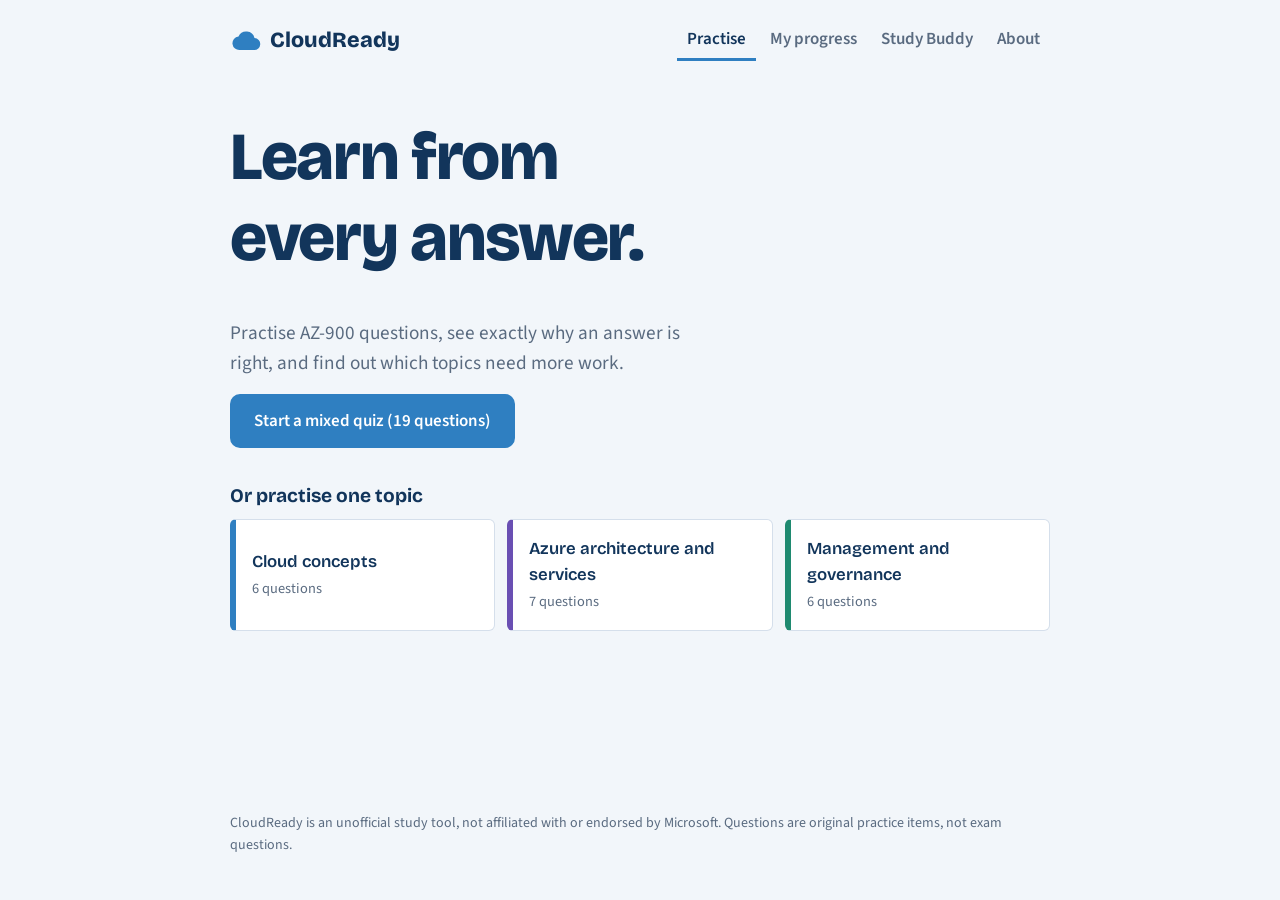
==== index.html @ 2aea43ac "Initial project commit Add the CloudReady AZ-900 practice app and project documentation." ====
<!DOCTYPE html>
<html lang="en">
<head>
    <meta charset="UTF-8">
    <meta name="viewport" content="width=device-width, initial-scale=1.0">
    <meta name="description" content="CloudReady: unofficial AZ-900 practice quizzes with explanations and topic mastery.">
    <title>CloudReady – Practise AZ-900</title>
    <link rel="icon" href="cloud.svg" type="image/svg+xml">
    <link rel="preconnect" href="https://fonts.googleapis.com">
    <link rel="preconnect" href="https://fonts.gstatic.com" crossorigin>
    <link href="https://fonts.googleapis.com/css2?family=Bricolage+Grotesque:opsz,wght@12..96,600;12..96,800&family=Source+Sans+3:wght@400;600&display=swap" rel="stylesheet">
    <link rel="stylesheet" href="css/style.css">
    <script src="js/logic.js" defer></script>
    <script src="js/storage.js" defer></script>
    <script src="js/data.js" defer></script>
    <script src="js/ui.js" defer></script>
    <script src="js/quiz.js" defer></script>
</head>
<body>
    <header class="site-header">
        <a class="brand" href="index.html">
            <img src="cloud.svg" alt="" width="32" height="32">
            CloudReady
        </a>
        <nav aria-label="Main">
            <a href="index.html" aria-current="page">Practise</a>
            <a href="dashboard.html">My progress</a>
            <a href="study-buddy.html">Study Buddy</a>
            <a href="about.html">About</a>
        </nav>
    </header>

    <main class="site-main">
        <!-- Section 1: choose a quiz -->
        <section id="start-section" aria-labelledby="start-heading">
            <h1 id="start-heading" class="hero-title">Learn from every answer.</h1>
            <p class="lede">Practise AZ-900 questions, see exactly why an answer is right, and find out which topics need more work.</p>
            <p id="status" class="status" role="status">Loading questions…</p>
            <div id="quiz-choices" class="quiz-choices"></div>
        </section>

        <!-- Section 2: the quiz -->
        <section id="quiz-section" class="card" aria-labelledby="question-text" hidden>
            <div class="quiz-meta">
                <span id="quiz-title"></span>
                <span id="quiz-progress"></span>
            </div>
            <div class="progress-track" aria-hidden="true"><div id="progress-fill"></div></div>

            <p id="question-topic" class="question-topic"></p>
            <form id="answer-form" novalidate>
                <fieldset>
                    <legend id="question-text" class="question-text"></legend>
                    <div id="options" class="options"></div>
                </fieldset>
                <p id="error-message" class="error-message" role="alert" aria-live="polite"></p>
                <button type="submit" id="check-btn" class="btn btn-primary btn-wide">Check answer</button>
            </form>

            <div id="feedback" class="feedback" aria-live="polite" hidden></div>
            <button type="button" id="next-btn" class="btn btn-primary btn-wide" hidden>Next question</button>
        </section>

        <!-- Section 3: results -->
        <section id="results-section" class="card" aria-labelledby="results-heading" hidden>
            <h2 id="results-heading">Your practice results</h2>
            <p id="score" class="score"></p>
            <p id="score-text"></p>
            <h3>This quiz by topic</h3>
            <div id="topic-results"></div>
            <h3>What to do next</h3>
            <div id="next-step"></div>
            <div class="actions">
                <button type="button" id="retry-btn" class="btn btn-secondary">Retake this quiz</button>
                <a href="dashboard.html" class="btn btn-secondary">View my progress</a>
                <button type="button" id="home-btn" class="btn btn-secondary">Choose another quiz</button>
            </div>
        </section>
    </main>

    <footer class="site-footer">
        <p>CloudReady is an unofficial study tool, not affiliated with or endorsed by Microsoft. Questions are original practice items, not exam questions.</p>
    </footer>
</body>
</html>
---- css/style.css ----
/* ==========================================================================
   CloudReady stylesheet — owned by Person 1
   1. Variables   2. Base   3. Header & footer   4. Buttons & forms
   5. Home        6. Quiz   7. Mastery bars      8. Dashboard
   9. Study Buddy 10. About 11. Responsive        12. Dark mode
   ========================================================================== */

/* 1. Variables ------------------------------------------------------------ */
:root {
  --ink: #12355b;          /* headings */
  --sky: #2f7fc1;          /* main accent, buttons */
  --sky-soft: #e7f1fa;
  --sun: #f2b33d;          /* only for the 80% target line and focus ring */
  --right: #2e7d4f;
  --right-soft: #e8f4ec;
  --wrong: #b84a32;
  --wrong-soft: #fbece8;
  --text: #1c2b3d;
  --muted: #5a6b80;
  --line: #d5dfeb;
  --surface: #ffffff;
  --page: #f2f6fa;

  /* Topic colours — like QuickNotes' category colours */
  --topic-cloud: #2f7fc1;
  --topic-architecture: #6a4fb3;
  --topic-governance: #1f8a70;

  --font-display: "Bricolage Grotesque", "Segoe UI", system-ui, sans-serif;
  --font-body: "Source Sans 3", "Segoe UI", system-ui, -apple-system, sans-serif;
  --radius: 12px;
  color-scheme: light;
}

/* 2. Base ----------------------------------------------------------------- */
* {
  box-sizing: border-box;
}

body {
  margin: 0;
  background: var(--page);
  color: var(--text);
  font-family: var(--font-body);
  font-size: 1.0625rem;
  line-height: 1.55;
  min-height: 100vh;
  display: flex;
  flex-direction: column;
}

h1, h2, h3 {
  font-family: var(--font-display);
  color: var(--ink);
  line-height: 1.2;
  margin: 0 0 0.6em;
}
h2 { font-size: 1.45rem; }
h3 { font-size: 1.1rem; margin-top: 1.4em; }
p  { margin: 0 0 0.8em; }
a  { color: var(--sky); }

a:focus-visible,
button:focus-visible,
input:focus-visible,
textarea:focus-visible,
.option:focus-within {
  outline: 3px solid var(--sun);
  outline-offset: 2px;
}

.visually-hidden {
  position: absolute;
  width: 1px;
  height: 1px;
  overflow: hidden;
  clip: rect(0 0 0 0);
  white-space: nowrap;
}

[hidden] { display: none !important; }

.site-main {
  width: min(820px, 92%);
  margin: 24px auto 40px;
  flex: 1;
}

.card {
  background: var(--surface);
  border: 1px solid var(--line);
  border-radius: var(--radius);
  padding: clamp(20px, 4vw, 32px);
  margin-bottom: 20px;
}

.page-title {
  font-size: clamp(2rem, 5vw, 2.8rem);
  font-weight: 800;
}

.lede {
  font-size: 1.2rem;
  color: var(--muted);
  max-width: 46ch;
}

.status { color: var(--muted); }
.status-error {
  color: var(--wrong);
  background: var(--wrong-soft);
  padding: 12px 16px;
  border-radius: 8px;
}

.fine-print {
  color: var(--muted);
  font-size: 0.875rem;
}

/* 3. Header & footer ------------------------------------------------------ */
.site-header {
  width: min(820px, 92%);
  margin: 0 auto;
  padding: 20px 0 8px;
  display: flex;
  flex-wrap: wrap;
  gap: 12px;
  align-items: center;
  justify-content: space-between;
}

.brand {
  display: flex;
  align-items: center;
  gap: 8px;
  font-family: var(--font-display);
  font-weight: 800;
  font-size: 1.35rem;
  color: var(--ink);
  text-decoration: none;
}

.site-header nav {
  display: flex;
  flex-wrap: wrap;
  gap: 4px;
}

.site-header nav a {
  padding: 6px 10px;
  color: var(--muted);
  font-weight: 600;
  text-decoration: none;
  border-bottom: 3px solid transparent;
}
.site-header nav a:hover { color: var(--ink); }
.site-header nav a[aria-current="page"] {
  color: var(--ink);
  border-bottom-color: var(--sky);
}

.site-footer {
  width: min(820px, 92%);
  margin: 0 auto 32px;
  color: var(--muted);
  font-size: 0.875rem;
}

/* 4. Buttons & forms ------------------------------------------------------ */
.btn {
  display: inline-block;
  padding: 12px 22px;
  border-radius: 10px;
  border: 2px solid transparent;
  font: inherit;
  font-weight: 600;
  text-decoration: none;
  text-align: center;
  cursor: pointer;
}
.btn-primary {
  background: var(--sky);
  border-color: var(--sky);
  color: #fff;
}
.btn-primary:hover:not(:disabled) { filter: brightness(1.08); }
.btn-primary:disabled { opacity: 0.5; cursor: not-allowed; }
.btn-secondary {
  background: transparent;
  border-color: var(--line);
  color: var(--ink);
}
.btn-secondary:hover { border-color: var(--sky); }
.btn-danger {
  background: transparent;
  border-color: var(--wrong);
  color: var(--wrong);
  padding: 8px 16px;
}
.btn-danger:hover { background: var(--wrong-soft); }
.btn-wide { width: 100%; margin-top: 8px; }

.text-link {
  background: none;
  border: none;
  padding: 0;
  font: inherit;
  font-weight: 600;
  color: var(--sky);
  text-decoration: underline;
  cursor: pointer;
}

.actions {
  display: flex;
  flex-wrap: wrap;
  gap: 10px;
  margin-top: 12px;
}

.field-label {
  display: block;
  font-weight: 600;
  color: var(--ink);
  margin-bottom: 6px;
}

input[type="search"],
textarea {
  width: 100%;
  padding: 11px 12px;
  border: 2px solid var(--line);
  border-radius: 8px;
  background: var(--surface);
  color: var(--text);
  font: inherit;
}
textarea { resize: vertical; }

.error-message {
  color: var(--wrong);
  font-weight: 600;
  min-height: 1.5em;
  margin: 8px 0 0;
}

/* 5. Home ----------------------------------------------------------------- */
#start-section { padding: 24px 0 8px; }

.hero-title {
  font-size: clamp(2.4rem, 7vw, 4.2rem);
  font-weight: 800;
  letter-spacing: -0.02em;
  max-width: 12ch;
}

.choices-heading {
  font-size: 1.2rem;
  margin-top: 36px;
}

.topic-cards {
  list-style: none;
  padding: 0;
  margin: 0;
  display: grid;
  grid-template-columns: repeat(auto-fit, minmax(200px, 1fr));
  gap: 12px;
}

.topic-card {
  width: 100%;
  height: 100%;
  text-align: left;
  font: inherit;
  cursor: pointer;
  background: var(--surface);
  border: 1px solid var(--line);
  border-left: 6px solid var(--topic-color, var(--sky));
  border-radius: 6px;
  padding: 16px;
  color: var(--text);
}
.topic-card:hover { background: var(--sky-soft); }
.topic-card-name {
  display: block;
  font-family: var(--font-display);
  font-weight: 600;
  color: var(--ink);
  font-size: 1.05rem;
}
.topic-card-count { color: var(--muted); font-size: 0.9rem; }

/* Each topic sets --topic-color once; cards, labels and buttons reuse it */
.topic-cloud-concepts { --topic-color: var(--topic-cloud); }
.topic-azure-architecture-and-services { --topic-color: var(--topic-architecture); }
.topic-management-and-governance { --topic-color: var(--topic-governance); }

/* 6. Quiz ----------------------------------------------------------------- */
.quiz-meta {
  display: flex;
  justify-content: space-between;
  gap: 12px;
  color: var(--muted);
  font-size: 0.9rem;
}

.progress-track {
  height: 4px;
  background: var(--line);
  border-radius: 4px;
  margin: 8px 0 22px;
  overflow: hidden;
}
#progress-fill {
  height: 100%;
  width: 0;
  background: var(--sky);
  transition: width 0.3s ease;
}

.question-topic {
  color: var(--topic-color, var(--sky));
  font-weight: 600;
  font-size: 0.95rem;
  margin-bottom: 4px;
}
.question-topic:empty { display: none; }

fieldset {
  border: none;
  padding: 0;
  margin: 0;
}

.question-text {
  font-family: var(--font-display);
  color: var(--ink);
  font-size: clamp(1.25rem, 3vw, 1.5rem);
  font-weight: 600;
  line-height: 1.25;
  padding: 0;
  margin-bottom: 20px;
}

.options {
  display: grid;
  gap: 10px;
}

.option {
  display: flex;
  gap: 12px;
  align-items: flex-start;
  border: 2px solid var(--line);
  border-radius: 10px;
  padding: 13px 15px;
  cursor: pointer;
  background: var(--surface);
}
.option input {
  /* The radio is hidden visually; the whole label is the click target */
  position: absolute;
  opacity: 0;
}
/* :not() keeps this from overriding the right/wrong colours after checking */
.option:not(.is-correct, .is-wrong):hover,
.option:not(.is-correct, .is-wrong):has(input:checked) {
  border-color: var(--sky);
  background: var(--sky-soft);
}
.option:has(input:disabled) { cursor: default; }

.option-letter {
  flex: none;
  width: 26px;
  height: 26px;
  display: grid;
  place-items: center;
  border-radius: 50%;
  background: var(--sky-soft);
  color: var(--ink);
  font-weight: 600;
  font-size: 0.85rem;
}

.option.is-correct { border-color: var(--right); background: var(--right-soft); }
.option.is-correct .option-letter { background: var(--right); color: #fff; }
.option.is-wrong { border-color: var(--wrong); background: var(--wrong-soft); }
.option.is-wrong .option-letter { background: var(--wrong); color: #fff; }

.feedback {
  border-left: 5px solid;
  border-radius: 6px;
  padding: 14px 18px;
  margin: 16px 0 8px;
}
.feedback h3 { margin-top: 0; }
.feedback-right { background: var(--right-soft); border-color: var(--right); }
.feedback-wrong { background: var(--wrong-soft); border-color: var(--wrong); }
.feedback-example { color: var(--muted); }

.score {
  font-family: var(--font-display);
  font-weight: 800;
  font-size: clamp(4rem, 14vw, 6.5rem);
  line-height: 1;
  color: var(--ink);
  margin: 4px 0 8px;
}
.score span { font-size: 0.45em; color: var(--muted); }

/* 7. Mastery bars --------------------------------------------------------- */
.mastery { margin: 18px 0; }
.mastery-head {
  display: flex;
  justify-content: space-between;
  gap: 12px;
  font-weight: 600;
  color: var(--ink);
}
.bar {
  position: relative;
  height: 14px;
  margin: 6px 0 4px;
  background: var(--line);
  border-radius: 3px;
}
.bar-fill {
  height: 100%;
  border-radius: 3px;
  background: var(--sky);
  transition: width 0.5s ease;
}
.bar-met .bar-fill { background: var(--right); }
.bar-below .bar-fill { background: var(--wrong); }
.bar-target {
  position: absolute;
  top: -5px;
  bottom: -5px;
  width: 4px;
  margin-left: -2px;
  background: var(--sun);
  border-radius: 2px;
}
.mastery-evidence {
  color: var(--muted);
  font-size: 0.875rem;
  margin: 0;
}

/* 8. Dashboard ------------------------------------------------------------ */
.stats {
  display: grid;
  grid-template-columns: repeat(auto-fit, minmax(150px, 1fr));
  gap: 16px;
  margin: 0 0 20px;
}
.stats div { border-top: 3px solid var(--sky); padding-top: 8px; }
.stats dt { color: var(--muted); font-size: 0.9rem; }
.stats dd {
  margin: 0;
  font-family: var(--font-display);
  font-weight: 800;
  font-size: 2rem;
  color: var(--ink);
}

.readiness {
  border-radius: 8px;
  padding: 14px 18px;
  background: var(--sky-soft);
}
.readiness-strong { background: var(--right-soft); }
.readiness-early { background: var(--wrong-soft); }
.readiness p:last-child { margin-bottom: 0; }

.recommend { border-left: 6px solid var(--sun); }

.section-header {
  display: flex;
  flex-wrap: wrap;
  gap: 12px;
  align-items: center;
  justify-content: space-between;
}
.section-header h2 { margin: 0; }

.history {
  list-style: none;
  padding: 0;
  margin: 0;
}
.history li {
  display: grid;
  grid-template-columns: 1.3fr 1.3fr auto;
  gap: 10px;
  padding: 10px 0;
  border-bottom: 1px solid var(--line);
  font-size: 0.95rem;
}
.history-date { color: var(--muted); }
.history-score { font-weight: 600; text-align: right; }

.empty { text-align: center; }

/* 9. Study Buddy ---------------------------------------------------------- */
.buddy-columns {
  display: grid;
  grid-template-columns: minmax(240px, 1fr) 2fr;
  gap: 20px;
  align-items: start;
}

.concept-list {
  list-style: none;
  padding: 0;
  margin: 0;
  display: flex;
  flex-direction: column;
  gap: 6px;
  max-height: 60vh;
  overflow-y: auto;
}

.concept-btn {
  width: 100%;
  text-align: left;
  font: inherit;
  cursor: pointer;
  background: var(--surface);
  border: 1px solid var(--line);
  border-left: 5px solid var(--topic-color, var(--sky));
  border-radius: 6px;
  padding: 8px 12px;
  color: var(--text);
}
.concept-btn:hover,
.concept-btn[aria-current="true"] { background: var(--sky-soft); }
.concept-btn-title { display: block; font-weight: 600; color: var(--ink); }
.concept-btn-topic { font-size: 0.8rem; color: var(--muted); }

.empty-hint { color: var(--muted); padding: 8px 0; }

.missed { margin-bottom: 16px; }
.chips { display: flex; flex-wrap: wrap; gap: 8px; }
.chip {
  font: inherit;
  font-size: 0.9rem;
  cursor: pointer;
  border: 1px solid var(--wrong);
  background: var(--wrong-soft);
  color: var(--ink);
  border-radius: 999px;
  padding: 4px 12px;
  text-align: left;
}

.practice-answer { font-weight: 600; color: var(--right); }

.ask-form {
  margin-top: 24px;
  padding-top: 20px;
  border-top: 1px solid var(--line);
}
.ask-form .btn { margin-top: 8px; }

.ai-answer {
  margin-top: 16px;
  padding: 16px 18px;
  border-radius: 8px;
  background: var(--sky-soft);
}
.ai-answer h3 { margin-top: 0; }

#sources { margin-top: 20px; }

/* 10. About --------------------------------------------------------------- */
.prose { max-width: 70ch; }
.prose section { margin-bottom: 28px; }
.team { padding-left: 1.2em; }

/* 11. Responsive (same 600px breakpoint as QuickNotes) -------------------- */
@media (max-width: 760px) {
  .buddy-columns { grid-template-columns: 1fr; }
  .concept-list { max-height: 40vh; }
}

@media (max-width: 600px) {
  .actions { flex-direction: column; }
  .actions .btn { width: 100%; }
  .history li { grid-template-columns: 1fr auto; }
  .history-date { grid-column: 1 / -1; font-size: 0.85rem; }
}

@media (prefers-reduced-motion: reduce) {
  * { transition: none !important; }
}

/* 12. Dark mode ----------------------------------------------------------- */
@media (prefers-color-scheme: dark) {
  :root {
    --ink: #cfe3f7;
    --sky: #6aaee6;
    --sky-soft: #17324d;
    --right: #6cc792;
    --right-soft: #15301f;
    --wrong: #ec8a73;
    --wrong-soft: #3a1d16;
    --text: #e3ebf3;
    --muted: #9db0c4;
    --line: #2b4058;
    --surface: #13212f;
    --page: #0c1722;
    --topic-cloud: #6aaee6;
    --topic-architecture: #a993e6;
    --topic-governance: #5ec4a6;
    color-scheme: dark;
  }
  .btn-primary { color: #08131d; }
}
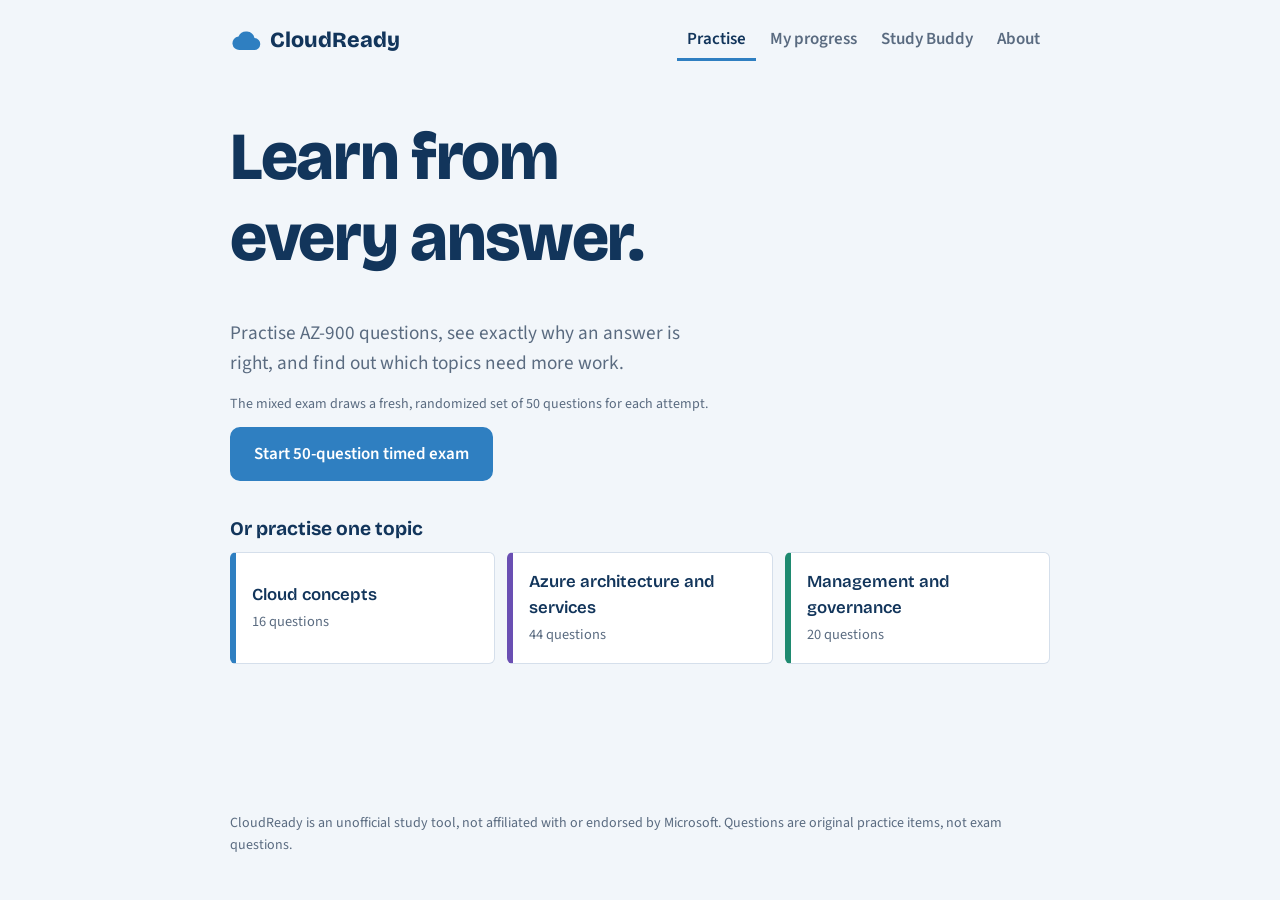
==== commit 363f19b6: "Improve AZ-900 study experience" ====
--- a/index.html
+++ b/index.html
@@ -35,6 +35,7 @@
         <section id="start-section" aria-labelledby="start-heading">
             <h1 id="start-heading" class="hero-title">Learn from every answer.</h1>
             <p class="lede">Practise AZ-900 questions, see exactly why an answer is right, and find out which topics need more work.</p>
+            <p class="fine-print">The mixed exam draws a fresh, randomized set of 50 questions for each attempt.</p>
             <p id="status" class="status" role="status">Loading questions…</p>
             <div id="quiz-choices" class="quiz-choices"></div>
         </section>
@@ -44,6 +45,7 @@
             <div class="quiz-meta">
                 <span id="quiz-title"></span>
                 <span id="quiz-progress"></span>
+                <span id="quiz-timer" class="quiz-timer" role="timer" aria-live="off">Time left: 1:45:00</span>
             </div>
             <div class="progress-track" aria-hidden="true"><div id="progress-fill"></div></div>
 
--- a/css/style.css
+++ b/css/style.css
@@ -304,6 +304,19 @@
   gap: 12px;
   color: var(--muted);
   font-size: 0.9rem;
+  flex-wrap: wrap;
+}
+.quiz-timer {
+  color: var(--ink);
+  font-variant-numeric: tabular-nums;
+  font-weight: 600;
+  white-space: nowrap;
+}
+.quiz-timer-warning { color: var(--wrong); }
+
+@media (max-width: 600px) {
+  .quiz-meta { align-items: center; }
+  .quiz-timer { flex-basis: 100%; }
 }
 
 .progress-track {
@@ -389,6 +402,7 @@
 .option.is-correct .option-letter { background: var(--right); color: #fff; }
 .option.is-wrong { border-color: var(--wrong); background: var(--wrong-soft); }
 .option.is-wrong .option-letter { background: var(--wrong); color: #fff; }
+.option.is-exploring { outline: 3px solid var(--sun); outline-offset: 2px; }
 
 .feedback {
   border-left: 5px solid;
@@ -400,6 +414,21 @@
 .feedback-right { background: var(--right-soft); border-color: var(--right); }
 .feedback-wrong { background: var(--wrong-soft); border-color: var(--wrong); }
 .feedback-example { color: var(--muted); }
+.option-flashcard {
+  margin-top: 16px;
+  padding: 14px 16px;
+  border: 1px solid var(--line);
+  border-radius: 6px;
+  background: var(--surface);
+}
+.option-flashcard-label {
+  margin: 0 0 4px;
+  color: var(--muted);
+  font-size: 0.85rem;
+  font-weight: 600;
+}
+.option-flashcard h4 { margin: 0 0 6px; }
+.option-flashcard p:last-child { margin-bottom: 0; }
 
 .score {
   font-family: var(--font-display);
@@ -502,6 +531,21 @@
 }
 .history-date { color: var(--muted); }
 .history-score { font-weight: 600; text-align: right; }
+
+.review-list {
+  list-style: none;
+  padding: 0;
+  margin: 0;
+}
+.review-item {
+  padding: 16px 0;
+  border-bottom: 1px solid var(--line);
+}
+.review-item:last-child { border-bottom: 0; }
+.review-item h3 { margin: 4px 0 8px; }
+.review-item p { margin: 6px 0; }
+.review-date { color: var(--muted); font-size: 0.9rem; }
+.review-explanation { border-left: 3px solid var(--wrong); padding-left: 10px; }
 
 .empty { text-align: center; }
 
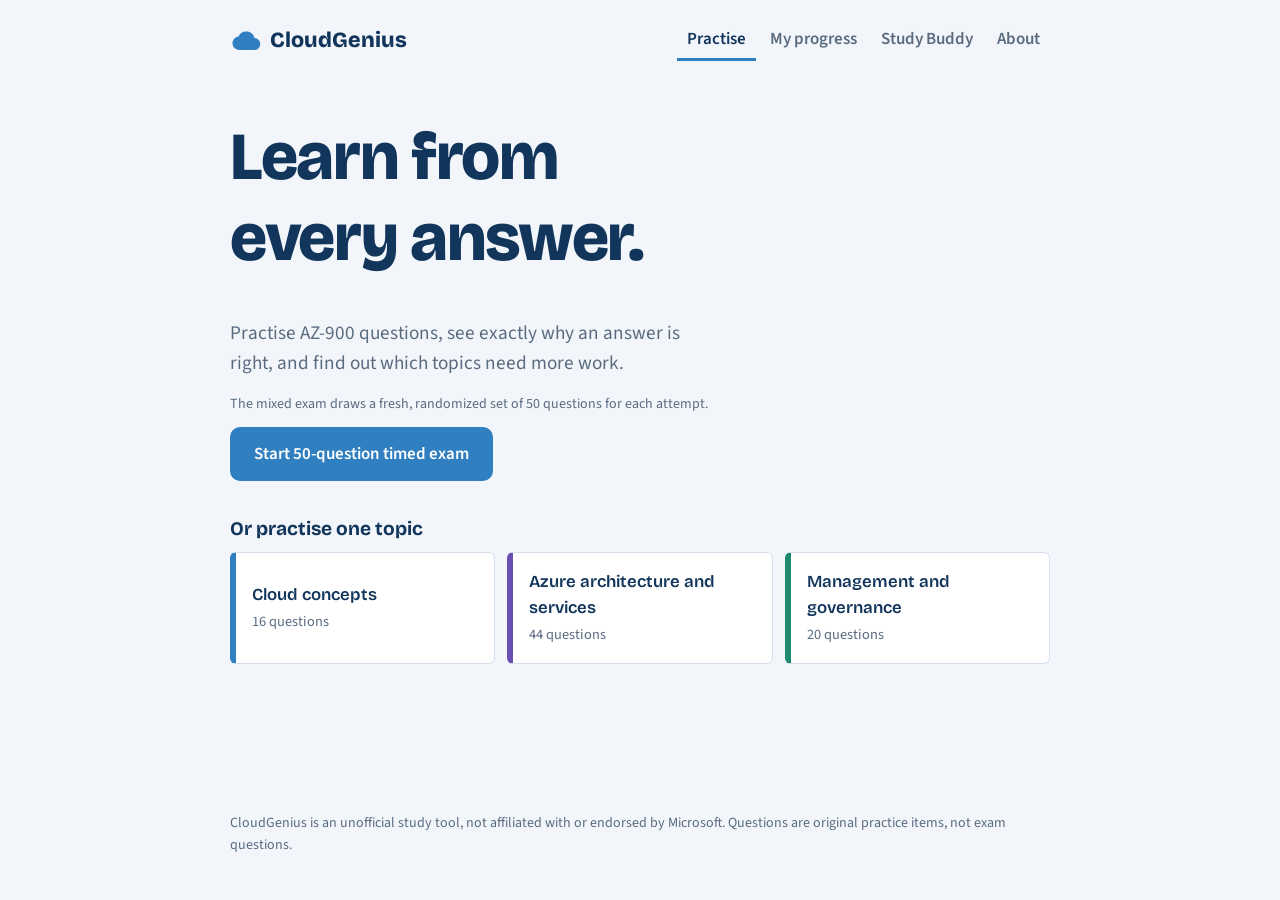
==== commit 358c2485: "Rebrand app as CloudGenius" ====
--- a/index.html
+++ b/index.html
@@ -3,8 +3,8 @@
 <head>
     <meta charset="UTF-8">
     <meta name="viewport" content="width=device-width, initial-scale=1.0">
-    <meta name="description" content="CloudReady: unofficial AZ-900 practice quizzes with explanations and topic mastery.">
-    <title>CloudReady – Practise AZ-900</title>
+    <meta name="description" content="CloudGenius: unofficial AZ-900 practice quizzes with explanations and topic mastery.">
+    <title>CloudGenius – Practise AZ-900</title>
     <link rel="icon" href="cloud.svg" type="image/svg+xml">
     <link rel="preconnect" href="https://fonts.googleapis.com">
     <link rel="preconnect" href="https://fonts.gstatic.com" crossorigin>
@@ -20,7 +20,7 @@
     <header class="site-header">
         <a class="brand" href="index.html">
             <img src="cloud.svg" alt="" width="32" height="32">
-            CloudReady
+            CloudGenius
         </a>
         <nav aria-label="Main">
             <a href="index.html" aria-current="page">Practise</a>
@@ -81,7 +81,7 @@
     </main>
 
     <footer class="site-footer">
-        <p>CloudReady is an unofficial study tool, not affiliated with or endorsed by Microsoft. Questions are original practice items, not exam questions.</p>
+        <p>CloudGenius is an unofficial study tool, not affiliated with or endorsed by Microsoft. Questions are original practice items, not exam questions.</p>
     </footer>
 </body>
 </html>
--- a/css/style.css
+++ b/css/style.css
@@ -1,5 +1,5 @@
 /* ==========================================================================
-   CloudReady stylesheet — owned by Person 1
+   CloudGenius stylesheet — owned by Person 1
    1. Variables   2. Base   3. Header & footer   4. Buttons & forms
    5. Home        6. Quiz   7. Mastery bars      8. Dashboard
    9. Study Buddy 10. About 11. Responsive        12. Dark mode
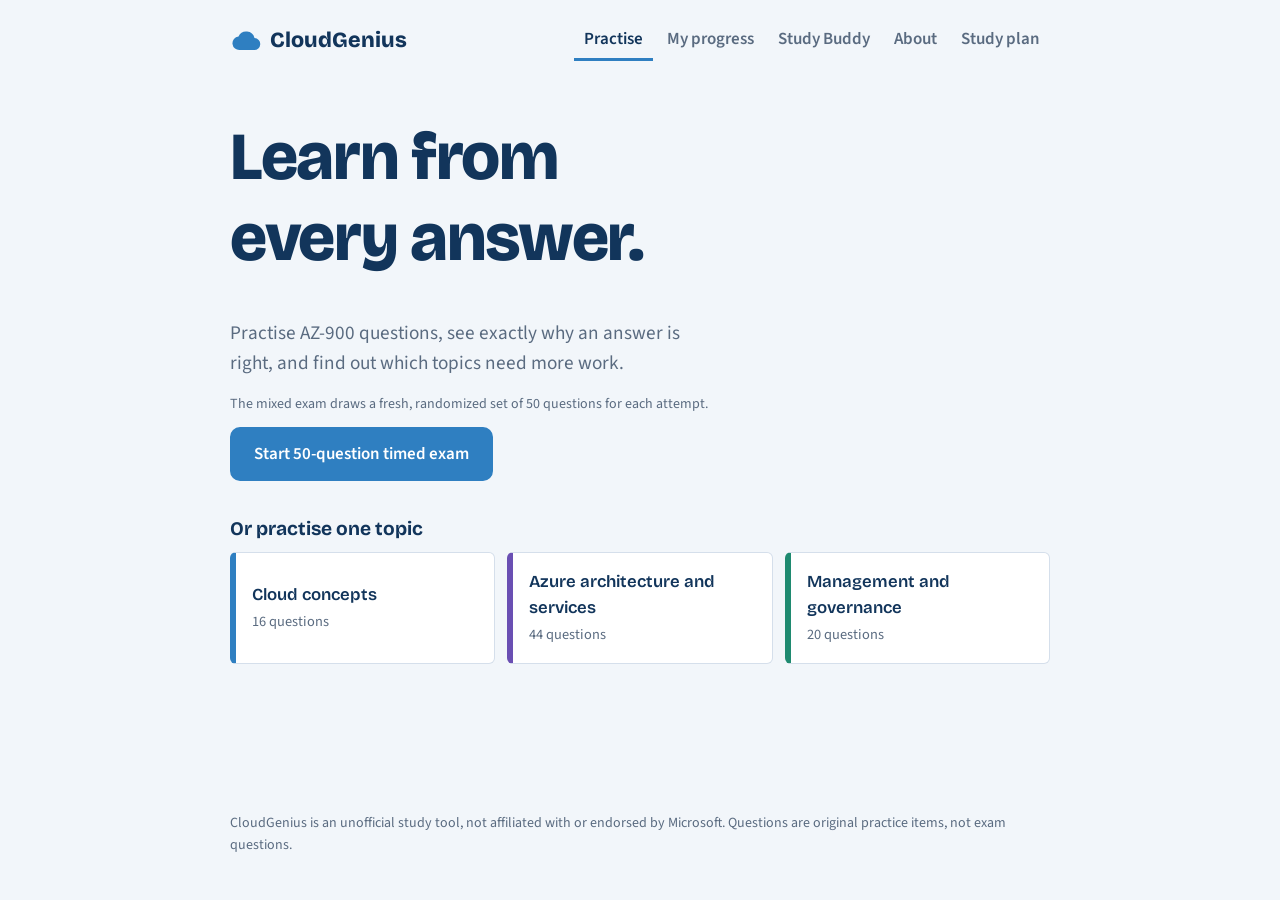
==== commit 3dcc70c2: "Add Study Planner" ====
--- a/index.html
+++ b/index.html
@@ -27,6 +27,7 @@
             <a href="dashboard.html">My progress</a>
             <a href="study-buddy.html">Study Buddy</a>
             <a href="about.html">About</a>
+            <a href="planner.html">Study plan</a>
         </nav>
     </header>
 
